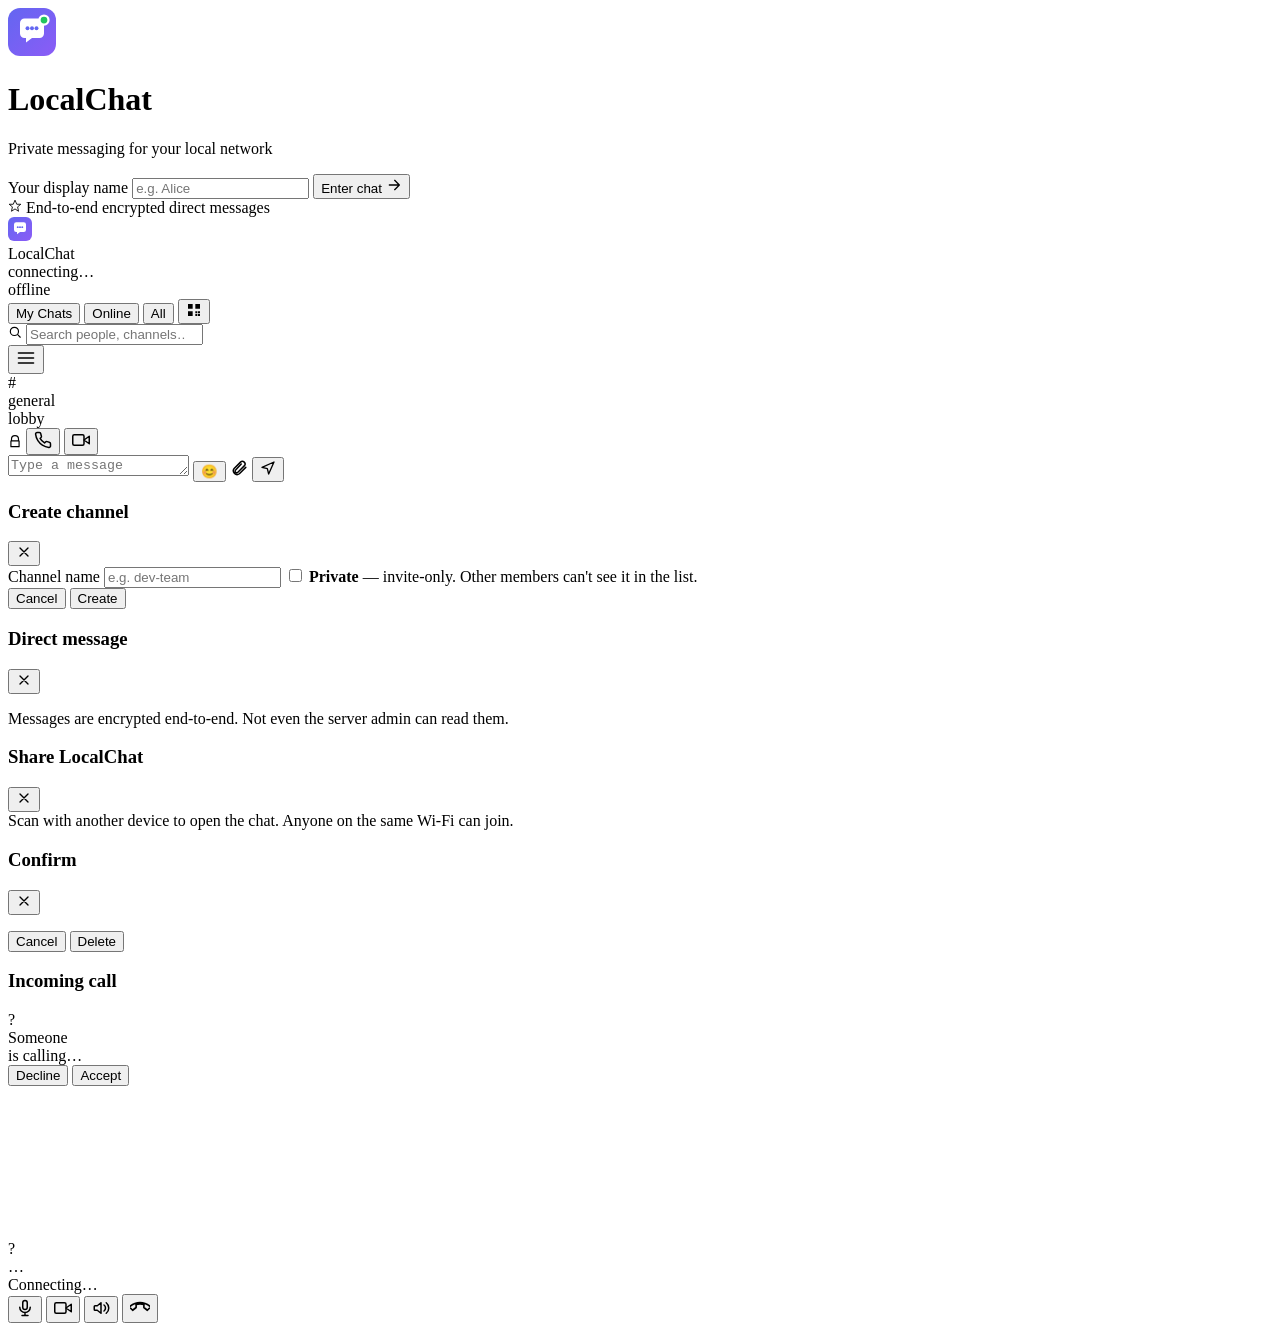
==== app/web/index.html @ 9d6866ff "Refactor code structure and remove redundant code blocks for improved readability and maintainabilit" ====
<!doctype html>
<html lang="en" data-theme="light">
<head>
  <meta charset="utf-8" />
  <meta name="viewport" content="width=device-width, initial-scale=1, maximum-scale=1, viewport-fit=cover" />
  <meta name="mobile-web-app-capable" content="yes" />
  <meta name="apple-mobile-web-app-capable" content="yes" />
  <meta name="apple-mobile-web-app-title" content="LocalChat" />
  <meta name="application-name" content="LocalChat" />
  <meta name="description" content="LocalChat — a self-contained LAN instant messenger with channels, direct messages, and file sharing. No accounts, no internet, no telemetry." />
  <meta name="author" content="LocalChat" />
  <meta name="keywords" content="LocalChat, LAN chat, local chat, intranet messenger, offline chat, self-hosted chat, file sharing, WebSocket chat" />
  <meta name="robots" content="noindex, nofollow" />
  <meta name="referrer" content="no-referrer" />
  <meta name="color-scheme" content="light" />
  <meta name="format-detection" content="telephone=no" />
  <meta name="theme-color" content="#0b141a" media="(prefers-color-scheme: dark)" />
  <meta name="theme-color" content="#f0f2f5" media="(prefers-color-scheme: light)" />
  <meta property="og:type" content="website" />
  <meta property="og:site_name" content="LocalChat" />
  <meta property="og:title" content="LocalChat" />
  <meta property="og:description" content="Self-contained LAN instant messenger with channels, DMs, and file sharing." />
  <meta name="twitter:card" content="summary" />
  <meta name="twitter:title" content="LocalChat" />
  <meta name="twitter:description" content="Self-contained LAN instant messenger with channels, DMs, and file sharing." />
  <title>LocalChat</title>
  <link rel="icon" type="image/svg+xml" href="data:image/svg+xml;utf8,%3Csvg xmlns='http://www.w3.org/2000/svg' viewBox='0 0 32 32'%3E%3Cdefs%3E%3ClinearGradient id='g' x1='0' y1='0' x2='32' y2='32' gradientUnits='userSpaceOnUse'%3E%3Cstop offset='0' stop-color='%236366f1'/%3E%3Cstop offset='1' stop-color='%238b5cf6'/%3E%3C/linearGradient%3E%3C/defs%3E%3Crect width='32' height='32' rx='8' fill='url(%23g)'/%3E%3Cpath d='M8 10a3 3 0 0 1 3-3h10a3 3 0 0 1 3 3v7a3 3 0 0 1-3 3h-5l-4 3v-3h-1a3 3 0 0 1-3-3z' fill='white'/%3E%3Ccircle cx='13' cy='13.5' r='1.3' fill='%236366f1'/%3E%3Ccircle cx='16' cy='13.5' r='1.3' fill='%236366f1'/%3E%3Ccircle cx='19' cy='13.5' r='1.3' fill='%236366f1'/%3E%3Ccircle cx='24' cy='8' r='3' fill='%2322c55e' stroke='white' stroke-width='1.5'/%3E%3C/svg%3E"/>
  <link rel="stylesheet" href="/style.css?v=20260418c"/>
  <script>
    // Migrate old LanChat keys -> LocalChat (one-shot).
    (function () {
      try {
        var keys = ["theme","username","e2ee-kp","admin-token"];
        keys.forEach(function (k) {
          var oldK = "lanchat-" + k, newK = "localchat-" + k;
          if (localStorage.getItem(newK) == null && localStorage.getItem(oldK) != null) {
            localStorage.setItem(newK, localStorage.getItem(oldK));
            localStorage.removeItem(oldK);
          }
        });
      } catch (e) {}
    })();
    // Apply saved theme before paint to avoid flash.
    (function () {
      // Dark mode is disabled; always use light.
      document.documentElement.setAttribute("data-theme", "light");
      try { localStorage.setItem("localchat-theme", "light"); } catch (e) {}
    })();
  </script>
</head>
<body>
  <!-- ═══════════════════ JOIN SCREEN ═══════════════════ -->
  <div id="join" class="screen-join">
    <div class="join-panel">
      <div class="join-brand">
        <div class="brand-mark">
          <svg viewBox="0 0 32 32" width="48" height="48" aria-hidden="true">
            <defs>
              <linearGradient id="lcGrad" x1="0" y1="0" x2="32" y2="32" gradientUnits="userSpaceOnUse">
                <stop offset="0" stop-color="#6366f1"/><stop offset="1" stop-color="#8b5cf6"/>
              </linearGradient>
            </defs>
            <rect width="32" height="32" rx="8" fill="url(#lcGrad)"/>
            <path d="M8 10a3 3 0 0 1 3-3h10a3 3 0 0 1 3 3v7a3 3 0 0 1-3 3h-5l-4 3v-3h-1a3 3 0 0 1-3-3z" fill="white"/>
            <circle cx="13" cy="13.5" r="1.3" fill="#6366f1"/>
            <circle cx="16" cy="13.5" r="1.3" fill="#6366f1"/>
            <circle cx="19" cy="13.5" r="1.3" fill="#6366f1"/>
            <circle cx="24" cy="8" r="3" fill="#22c55e" stroke="white" stroke-width="1.5"/>
          </svg>
        </div>
        <h1>LocalChat</h1>
        <p class="muted">Private messaging for your local network</p>
      </div>

      <form id="joinForm" class="join-form">
        <label class="field">
          <span>Your display name</span>
          <input id="username" type="text" maxlength="30" required
                 autocomplete="off" spellcheck="false" placeholder="e.g. Alice"/>
        </label>
        <button class="btn btn-primary btn-lg" type="submit">
          Enter chat
          <svg viewBox="0 0 24 24" width="16" height="16"><path d="M5 12h14M13 5l7 7-7 7" fill="none" stroke="currentColor" stroke-width="2" stroke-linecap="round" stroke-linejoin="round"/></svg>
        </button>
        <div id="joinStatus" class="join-status"></div>
      </form>

      <div class="join-foot muted">
        <span class="foot-left">
          <svg viewBox="0 0 24 24" width="14" height="14"><path d="M12 2l3 7h7l-5.5 4.5L18 21l-6-4-6 4 1.5-7.5L2 9h7z" fill="none" stroke="currentColor" stroke-width="1.5" stroke-linejoin="round"/></svg>
          <span>End-to-end encrypted direct messages</span>
        </span>
        <button type="button" id="themeToggleJoin" class="icon-btn" title="Toggle theme" aria-label="Toggle theme" onclick="toggleTheme()" hidden></button>
      </div>
    </div>
  </div>

  <!-- ═══════════════════ MAIN APP ═══════════════════ -->
  <div id="app" class="app hidden">
    <!-- ───────── Sidebar ───────── -->
    <aside class="sidebar" id="sidebar">
      <div class="sb-header">
        <div class="sb-brand">
          <div class="brand-mark sm">
            <svg viewBox="0 0 32 32" width="24" height="24" aria-hidden="true">
              <defs>
                <linearGradient id="lcGrad2" x1="0" y1="0" x2="32" y2="32" gradientUnits="userSpaceOnUse">
                  <stop offset="0" stop-color="#6366f1"/><stop offset="1" stop-color="#8b5cf6"/>
                </linearGradient>
              </defs>
              <rect width="32" height="32" rx="8" fill="url(#lcGrad2)"/>
              <path d="M8 10a3 3 0 0 1 3-3h10a3 3 0 0 1 3 3v7a3 3 0 0 1-3 3h-5l-4 3v-3h-1a3 3 0 0 1-3-3z" fill="white"/>
              <circle cx="13" cy="13.5" r="1.3" fill="#6366f1"/>
              <circle cx="16" cy="13.5" r="1.3" fill="#6366f1"/>
              <circle cx="19" cy="13.5" r="1.3" fill="#6366f1"/>
            </svg>
          </div>
          <div class="sb-title">
            <div class="h6">LocalChat</div>
            <div class="muted xs" id="hostInfo">connecting…</div>
          </div>
        </div>
        <span class="status-pill" id="statusPill" title="Connection status">
          <span class="dot"></span><span class="txt">offline</span>
        </span>
      </div>

      <nav class="sb-scroll">
        <div class="sb-tabs" role="tablist">
          <button type="button" class="sb-tab active" data-tab="mine"   onclick="setSidebarTab('mine')">My Chats</button>
          <button type="button" class="sb-tab"        data-tab="online" onclick="setSidebarTab('online')">Online</button>
          <button type="button" class="sb-tab"        data-tab="all"    onclick="setSidebarTab('all')">All</button>
          <button type="button" class="icon-btn sb-tabs-share" id="shareBtn" title="Share / pair with QR" aria-label="Share" onclick="openShareModal()">
            <svg viewBox="0 0 24 24" width="16" height="16" aria-hidden="true">
              <path d="M3 3h7v7H3zM14 3h7v7h-7zM3 14h7v7H3zM14 14h3v3h-3zM18 14h3v3h-3zM14 18h3v3h-3zM18 18h3v3h-3z" fill="currentColor"/>
            </svg>
          </button>
        </div>

        <div class="sb-search">
          <svg class="sb-search-icon" viewBox="0 0 24 24" width="14" height="14" fill="none" stroke="currentColor" stroke-width="2" stroke-linecap="round" stroke-linejoin="round"><circle cx="11" cy="11" r="7"/><path d="M21 21l-4.35-4.35"/></svg>
          <input id="sbSearch" type="search" placeholder="Search people, channels…" autocomplete="off" oninput="setSidebarFilter(this.value)"/>
          <button type="button" class="sb-search-clear" id="sbSearchClear" title="Clear" aria-label="Clear search" hidden onclick="setSidebarFilter('')">×</button>
        </div>

        <div id="sbGroups" class="sb-groups"></div>
      </nav>

      <div class="sb-foot">
        <div class="me-chip" id="meChip"></div>
      </div>
    </aside>

    <!-- ───────── Main panel ───────── -->
    <main class="main">
      <header class="chat-header">
        <button class="icon-btn mobile-only" onclick="toggleSidebar()" aria-label="Toggle sidebar">
          <svg viewBox="0 0 24 24" width="20" height="20"><path d="M3 6h18M3 12h18M3 18h18" fill="none" stroke="currentColor" stroke-width="2" stroke-linecap="round"/></svg>
        </button>
        <div class="ch-avatar" id="chAvatar">#</div>
        <div class="ch-title">
          <div class="h5" id="chTitle">general</div>
          <div class="muted xs" id="chSub">lobby</div>
        </div>
        <div class="ch-actions">
          <span class="badge-lock hidden" id="e2eeBadge" title="End-to-end encrypted" aria-label="End-to-end encrypted">
            <svg viewBox="0 0 24 24" width="14" height="14"><path d="M6 10V7a6 6 0 0112 0v3M5 10h14v10H5z" fill="none" stroke="currentColor" stroke-width="2" stroke-linejoin="round"/></svg>
          </span>
          <button id="callBtn" class="icon-btn hidden" title="Audio call" aria-label="Start audio call" onclick="startCall(false)">
            <svg viewBox="0 0 24 24" width="18" height="18"><path d="M22 16.92v3a2 2 0 01-2.18 2 19.79 19.79 0 01-8.63-3.07 19.5 19.5 0 01-6-6 19.79 19.79 0 01-3.07-8.67A2 2 0 014.11 2h3a2 2 0 012 1.72c.13.96.37 1.9.72 2.81a2 2 0 01-.45 2.11L8.09 9.91a16 16 0 006 6l1.27-1.27a2 2 0 012.11-.45c.91.35 1.85.59 2.81.72A2 2 0 0122 16.92z" fill="none" stroke="currentColor" stroke-width="2" stroke-linecap="round" stroke-linejoin="round"/></svg>
          </button>
          <button id="videoCallBtn" class="icon-btn hidden" title="Video call" aria-label="Start video call" onclick="startCall(true)">
            <svg viewBox="0 0 24 24" width="18" height="18" fill="none" stroke="currentColor" stroke-width="2" stroke-linecap="round" stroke-linejoin="round"><path d="M23 7l-7 5 7 5V7z"/><rect x="1" y="5" width="15" height="14" rx="2"/></svg>
          </button>
        </div>
      </header>

      <div id="messages" class="chat-stream" role="log" aria-live="polite"></div>

      <div id="typing" class="typing-row"></div>

      <form id="sendForm" class="composer" autocomplete="off">
        <textarea id="msgInput" rows="1" placeholder="Type a message" maxlength="4000"></textarea>
        <button type="button" class="emoji-btn" id="emojiBtn" title="Emoji" aria-label="Emoji">
          <span aria-hidden="true">😊</span>
        </button>
        <label class="attach-btn" title="Attach file or image">
          <input id="fileInput" type="file" hidden accept="*/*" />
          <svg viewBox="0 0 24 24" width="18" height="18"><path d="M21 12.5l-8.5 8.5a5 5 0 01-7-7L14 5.5a3.5 3.5 0 115 5l-8.5 8.5a2 2 0 01-3-3L15 8" fill="none" stroke="currentColor" stroke-width="2" stroke-linecap="round" stroke-linejoin="round"/></svg>
        </label>
        <button type="submit" class="send-btn" title="Send (Enter)" aria-label="Send">
          <svg viewBox="0 0 24 24" width="16" height="16"><path d="M3 11l18-8-8 18-2-8z" fill="none" stroke="currentColor" stroke-width="2" stroke-linejoin="round"/></svg>
        </button>
      </form>
    </main>
  </div>

  <!-- ═══════════════════ MODALS ═══════════════════ -->
  <div id="createModal" class="modal hidden" role="dialog" aria-labelledby="cmTitle">
    <form class="modal-panel" onsubmit="createChannel(event)">
      <header class="modal-head">
        <h3 id="cmTitle">Create channel</h3>
        <button type="button" class="icon-btn" onclick="closeModal('createModal')" aria-label="Close">
          <svg viewBox="0 0 24 24" width="16" height="16"><path d="M6 6l12 12M18 6L6 18" fill="none" stroke="currentColor" stroke-width="2" stroke-linecap="round"/></svg>
        </button>
      </header>
      <div class="modal-body">
        <label class="field">
          <span>Channel name</span>
          <input id="newChName" type="text" maxlength="40" required placeholder="e.g. dev-team" autocomplete="off"/>
        </label>
        <label class="checkbox">
          <input id="newChPrivate" type="checkbox"/>
          <span><strong>Private</strong> — invite-only. Other members can't see it in the list.</span>
        </label>
      </div>
      <footer class="modal-foot">
        <button type="button" class="btn btn-ghost" onclick="closeModal('createModal')">Cancel</button>
        <button type="submit" class="btn btn-primary">Create</button>
      </footer>
    </form>
  </div>

  <div id="dmModal" class="modal hidden" role="dialog" aria-labelledby="dmTitle">
    <div class="modal-panel">
      <header class="modal-head">
        <h3 id="dmTitle">Direct message</h3>
        <button type="button" class="icon-btn" onclick="closeModal('dmModal')" aria-label="Close">
          <svg viewBox="0 0 24 24" width="16" height="16"><path d="M6 6l12 12M18 6L6 18" fill="none" stroke="currentColor" stroke-width="2" stroke-linecap="round"/></svg>
        </button>
      </header>
      <div class="modal-body">
        <p class="muted sm">Messages are encrypted end-to-end. Not even the server admin can read them.</p>
        <ul id="dmPickList" class="pick-list"></ul>
      </div>
    </div>
  </div>

  <!-- ═══════════════════ SHARE / QR MODAL ═══════════════════ -->
  <div id="shareModal" class="modal hidden" role="dialog" aria-labelledby="shTitle">
    <div class="modal-panel share-modal-panel">
      <header class="modal-head">
        <h3 id="shTitle">Share LocalChat</h3>
        <button type="button" class="icon-btn" onclick="closeShareModal()" aria-label="Close">
          <svg viewBox="0 0 24 24" width="16" height="16"><path d="M6 6l12 12M18 6L6 18" fill="none" stroke="currentColor" stroke-width="2" stroke-linecap="round"/></svg>
        </button>
      </header>
      <div class="modal-body">
        <p class="muted sm" style="margin:0 0 12px;">Scan with another device to open the chat. Anyone on the same Wi-Fi can join.</p>
        <div id="shareGridUser" class="share-grid"></div>
      </div>
    </div>
  </div>

  <!-- ═══════════════════ CONFIRM DIALOG ═══════════════════ -->
  <div id="confirmModal" class="modal hidden" role="dialog" aria-labelledby="cfTitle" aria-describedby="cfBody">
    <div class="modal-panel">
      <header class="modal-head">
        <h3 id="cfTitle">Confirm</h3>
        <button type="button" class="icon-btn" onclick="closeConfirm(false)" aria-label="Close">
          <svg viewBox="0 0 24 24" width="16" height="16"><path d="M6 6l12 12M18 6L6 18" fill="none" stroke="currentColor" stroke-width="2" stroke-linecap="round"/></svg>
        </button>
      </header>
      <div class="modal-body">
        <p id="cfBody" class="sm" style="white-space:pre-line;"></p>
      </div>
      <footer class="modal-foot">
        <button type="button" class="btn btn-ghost" id="cfCancel" onclick="closeConfirm(false)">Cancel</button>
        <button type="button" class="btn btn-danger" id="cfOk" onclick="closeConfirm(true)">Delete</button>
      </footer>
    </div>
  </div>

  <!-- ═══════════════════ TOAST ═══════════════════ -->
  <div id="toast" class="toast hidden" role="status" aria-live="polite"></div>

  <!-- ═══════════════════ AUDIO CALL UI ═══════════════════ -->
  <div id="incomingCall" class="modal hidden" role="dialog" aria-labelledby="icTitle">
    <div class="modal-panel call-panel">
      <header class="modal-head">
        <h3 id="icTitle">Incoming call</h3>
      </header>
      <div class="modal-body call-body">
        <div class="call-avatar" id="icAvatar">?</div>
        <div class="call-name" id="icName">Someone</div>
        <div class="muted sm" id="icSub">is calling…</div>
      </div>
      <footer class="modal-foot call-foot">
        <button type="button" class="btn btn-danger" onclick="declineCall()">Decline</button>
        <button type="button" class="btn btn-primary" onclick="acceptCall()">Accept</button>
      </footer>
    </div>
  </div>

  <!-- Video stage (hidden until video call active) -->
  <div id="videoStage" class="video-stage hidden" aria-hidden="true">
    <video id="remoteVideo" autoplay playsinline></video>
    <video id="localVideo" autoplay playsinline muted></video>
  </div>

  <div id="callPanel" class="call-bar hidden" role="region" aria-label="Active call">
    <div class="call-bar-info">
      <div class="call-avatar small" id="cbAvatar">?</div>
      <div>
        <div class="call-name sm" id="cbName">…</div>
        <div class="muted xs" id="cbStatus">Connecting…</div>
      </div>
    </div>
    <div class="call-bar-actions">
      <button id="muteBtn" class="icon-btn" title="Mute" aria-label="Mute" onclick="toggleMute()">
        <svg viewBox="0 0 24 24" width="18" height="18"><path d="M12 2a3 3 0 00-3 3v6a3 3 0 006 0V5a3 3 0 00-3-3zM5 11a7 7 0 0014 0M12 18v4M8 22h8" fill="none" stroke="currentColor" stroke-width="2" stroke-linecap="round" stroke-linejoin="round"/></svg>
      </button>
      <button id="camBtn" class="icon-btn hidden" title="Camera" aria-label="Toggle camera" onclick="toggleCamera()">
        <svg viewBox="0 0 24 24" width="18" height="18" fill="none" stroke="currentColor" stroke-width="2" stroke-linecap="round" stroke-linejoin="round"><path d="M23 7l-7 5 7 5V7z"/><rect x="1" y="5" width="15" height="14" rx="2"/></svg>
      </button>
      <button id="speakerBtn" class="icon-btn" title="Audio output" aria-label="Toggle audio output" onclick="toggleSpeaker()">
        <svg id="speakerIcon" viewBox="0 0 24 24" width="18" height="18" fill="none" stroke="currentColor" stroke-width="2" stroke-linecap="round" stroke-linejoin="round"><path d="M3 10v4a1 1 0 001 1h3l5 4V5L7 9H4a1 1 0 00-1 1z"/><path d="M16 8a5 5 0 010 8M19 5a9 9 0 010 14"/></svg>
      </button>
      <button id="endBtn" class="icon-btn end-btn" onclick="endCall()" title="End call" aria-label="End call">
        <svg viewBox="0 0 24 24" width="20" height="20" fill="none" stroke="currentColor" stroke-width="2" stroke-linecap="round" stroke-linejoin="round"><path d="M21 15.46l-5.27-.61-2.52 2.52a15.05 15.05 0 01-6.59-6.58l2.53-2.53L8.54 3H3.03A18 18 0 0021 20.97v-5.51z" transform="rotate(135 12 12)"/></svg>
      </button>
    </div>
    <audio id="remoteAudio" autoplay></audio>
  </div>

  <script src="/app.js?v=20260418c"></script>
</body>
</html>
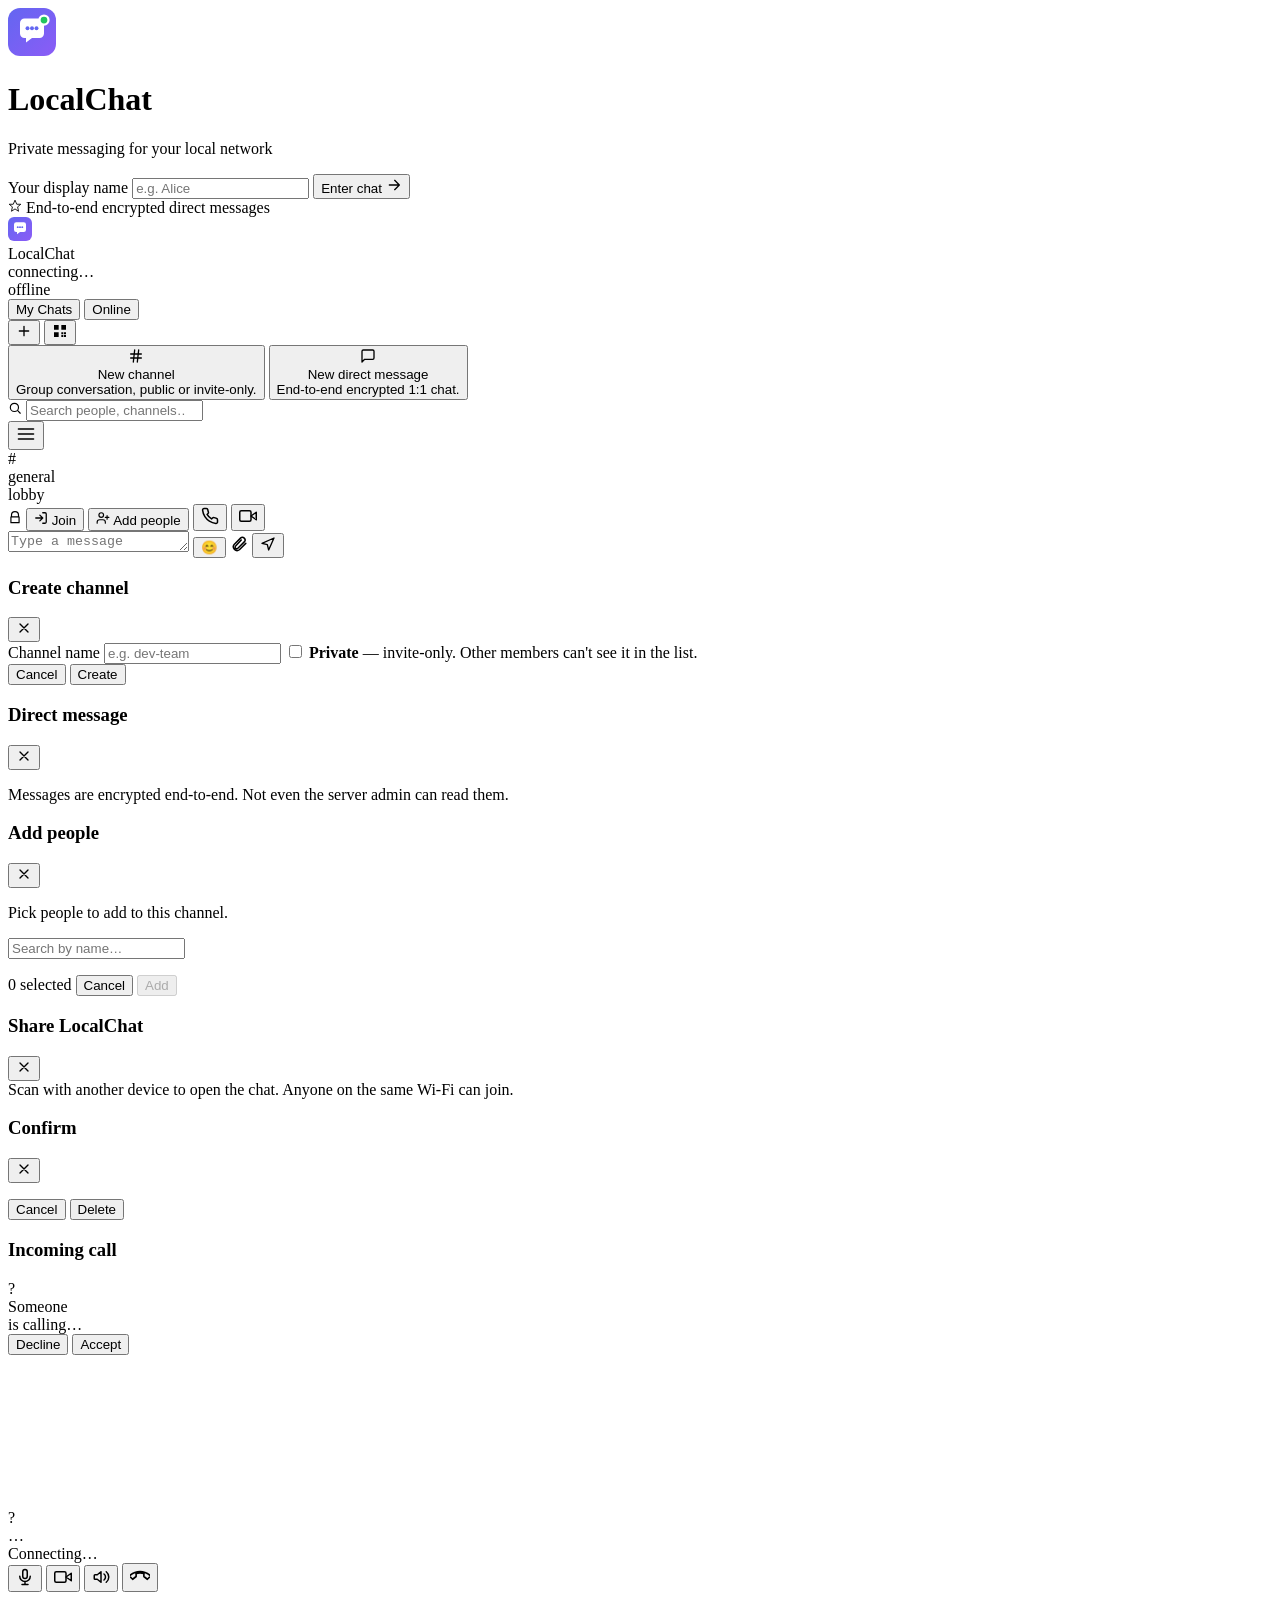
==== commit 2fa92a54: "feat: enhance user identity persistence and channel management - Restore previous user identity (ava" ====
--- a/app/web/index.html
+++ b/app/web/index.html
@@ -129,12 +129,32 @@
         <div class="sb-tabs" role="tablist">
           <button type="button" class="sb-tab active" data-tab="mine"   onclick="setSidebarTab('mine')">My Chats</button>
           <button type="button" class="sb-tab"        data-tab="online" onclick="setSidebarTab('online')">Online</button>
-          <button type="button" class="sb-tab"        data-tab="all"    onclick="setSidebarTab('all')">All</button>
-          <button type="button" class="icon-btn sb-tabs-share" id="shareBtn" title="Share / pair with QR" aria-label="Share" onclick="openShareModal()">
-            <svg viewBox="0 0 24 24" width="16" height="16" aria-hidden="true">
-              <path d="M3 3h7v7H3zM14 3h7v7h-7zM3 14h7v7H3zM14 14h3v3h-3zM18 14h3v3h-3zM14 18h3v3h-3zM18 18h3v3h-3z" fill="currentColor"/>
-            </svg>
-          </button>
+          <div class="sb-tabs-actions">
+            <button type="button" class="icon-btn sb-tabs-add" id="sbNewBtn" title="New chat" aria-label="New chat" aria-haspopup="menu" aria-expanded="false" onclick="toggleNewMenu(event)">
+              <svg viewBox="0 0 24 24" width="16" height="16" fill="none" stroke="currentColor" stroke-width="2" stroke-linecap="round" stroke-linejoin="round" aria-hidden="true"><path d="M12 5v14M5 12h14"/></svg>
+            </button>
+            <button type="button" class="icon-btn sb-tabs-share" id="shareBtn" title="Share / pair with QR" aria-label="Share" onclick="openShareModal()">
+              <svg viewBox="0 0 24 24" width="16" height="16" aria-hidden="true">
+                <path d="M3 3h7v7H3zM14 3h7v7h-7zM3 14h7v7H3zM14 14h3v3h-3zM18 14h3v3h-3zM14 18h3v3h-3zM18 18h3v3h-3z" fill="currentColor"/>
+              </svg>
+            </button>
+            <div id="sbNewMenu" class="sb-new-menu hidden" role="menu" aria-labelledby="sbNewBtn">
+              <button type="button" role="menuitem" class="sb-new-item" onclick="closeNewMenu(); openCreateChannel();">
+                <svg viewBox="0 0 24 24" width="16" height="16" fill="none" stroke="currentColor" stroke-width="2" stroke-linecap="round" stroke-linejoin="round" aria-hidden="true"><path d="M4 9h16M4 15h16M10 3l-2 18M16 3l-2 18"/></svg>
+                <div class="sb-new-text">
+                  <div class="sb-new-title">New channel</div>
+                  <div class="sb-new-desc">Group conversation, public or invite-only.</div>
+                </div>
+              </button>
+              <button type="button" role="menuitem" class="sb-new-item" onclick="closeNewMenu(); openDmPicker();">
+                <svg viewBox="0 0 24 24" width="16" height="16" fill="none" stroke="currentColor" stroke-width="2" stroke-linecap="round" stroke-linejoin="round" aria-hidden="true"><path d="M21 15a2 2 0 01-2 2H7l-4 4V5a2 2 0 012-2h14a2 2 0 012 2z"/></svg>
+                <div class="sb-new-text">
+                  <div class="sb-new-title">New direct message</div>
+                  <div class="sb-new-desc">End-to-end encrypted 1:1 chat.</div>
+                </div>
+              </button>
+            </div>
+          </div>
         </div>
 
         <div class="sb-search">
@@ -146,8 +166,15 @@
         <div id="sbGroups" class="sb-groups"></div>
       </nav>
 
+      <a id="adminLink" class="sb-admin-link" href="/admin" target="_blank" rel="noopener" hidden title="Open the admin dashboard (host-only)">
+        <svg viewBox="0 0 24 24" width="14" height="14" fill="none" stroke="currentColor" stroke-width="2" stroke-linecap="round" stroke-linejoin="round" aria-hidden="true"><path d="M12 2l8 4v6c0 5-3.5 9-8 10-4.5-1-8-5-8-10V6l8-4z"/></svg>
+        <span>Admin dashboard</span>
+      </a>
+
       <div class="sb-foot">
-        <div class="me-chip" id="meChip"></div>
+        <div class="sb-foot-row">
+          <div class="me-chip" id="meChip"></div>
+        </div>
       </div>
     </aside>
 
@@ -166,6 +193,14 @@
           <span class="badge-lock hidden" id="e2eeBadge" title="End-to-end encrypted" aria-label="End-to-end encrypted">
             <svg viewBox="0 0 24 24" width="14" height="14"><path d="M6 10V7a6 6 0 0112 0v3M5 10h14v10H5z" fill="none" stroke="currentColor" stroke-width="2" stroke-linejoin="round"/></svg>
           </span>
+          <button id="joinBtn" class="btn btn-primary btn-sm hidden" title="Join this channel" onclick="joinCurrentChannel()">
+            <svg viewBox="0 0 24 24" width="14" height="14" fill="none" stroke="currentColor" stroke-width="2.2" stroke-linecap="round" stroke-linejoin="round"><path d="M15 3h4a2 2 0 012 2v14a2 2 0 01-2 2h-4M10 17l5-5-5-5M15 12H3"/></svg>
+            <span>Join</span>
+          </button>
+          <button id="addPeopleBtn" class="btn btn-ghost btn-sm hidden" title="Add people to this channel" onclick="openInviteModal()">
+            <svg viewBox="0 0 24 24" width="14" height="14" fill="none" stroke="currentColor" stroke-width="2" stroke-linecap="round" stroke-linejoin="round"><path d="M16 21v-2a4 4 0 00-4-4H6a4 4 0 00-4 4v2"/><circle cx="9" cy="7" r="4"/><path d="M19 8v6M22 11h-6"/></svg>
+            <span>Add people</span>
+          </button>
           <button id="callBtn" class="icon-btn hidden" title="Audio call" aria-label="Start audio call" onclick="startCall(false)">
             <svg viewBox="0 0 24 24" width="18" height="18"><path d="M22 16.92v3a2 2 0 01-2.18 2 19.79 19.79 0 01-8.63-3.07 19.5 19.5 0 01-6-6 19.79 19.79 0 01-3.07-8.67A2 2 0 014.11 2h3a2 2 0 012 1.72c.13.96.37 1.9.72 2.81a2 2 0 01-.45 2.11L8.09 9.91a16 16 0 006 6l1.27-1.27a2 2 0 012.11-.45c.91.35 1.85.59 2.81.72A2 2 0 0122 16.92z" fill="none" stroke="currentColor" stroke-width="2" stroke-linecap="round" stroke-linejoin="round"/></svg>
           </button>
@@ -233,6 +268,27 @@
         <p class="muted sm">Messages are encrypted end-to-end. Not even the server admin can read them.</p>
         <ul id="dmPickList" class="pick-list"></ul>
       </div>
+    </div>
+  </div>
+
+  <div id="inviteModal" class="modal hidden" role="dialog" aria-labelledby="invTitle">
+    <div class="modal-panel">
+      <header class="modal-head">
+        <h3 id="invTitle">Add people</h3>
+        <button type="button" class="icon-btn" onclick="closeModal('inviteModal')" aria-label="Close">
+          <svg viewBox="0 0 24 24" width="16" height="16"><path d="M6 6l12 12M18 6L6 18" fill="none" stroke="currentColor" stroke-width="2" stroke-linecap="round"/></svg>
+        </button>
+      </header>
+      <div class="modal-body">
+        <p class="muted sm" id="invSub">Pick people to add to this channel.</p>
+        <input id="invSearch" type="search" class="inv-search" placeholder="Search by name…" autocomplete="off" oninput="renderInviteList()"/>
+        <ul id="invList" class="pick-list inv-list"></ul>
+      </div>
+      <footer class="modal-foot">
+        <span class="muted sm" id="invCount">0 selected</span>
+        <button type="button" class="btn btn-ghost" onclick="closeModal('inviteModal')">Cancel</button>
+        <button type="button" class="btn btn-primary" id="invSendBtn" onclick="sendInvites()" disabled>Add</button>
+      </footer>
     </div>
   </div>
 
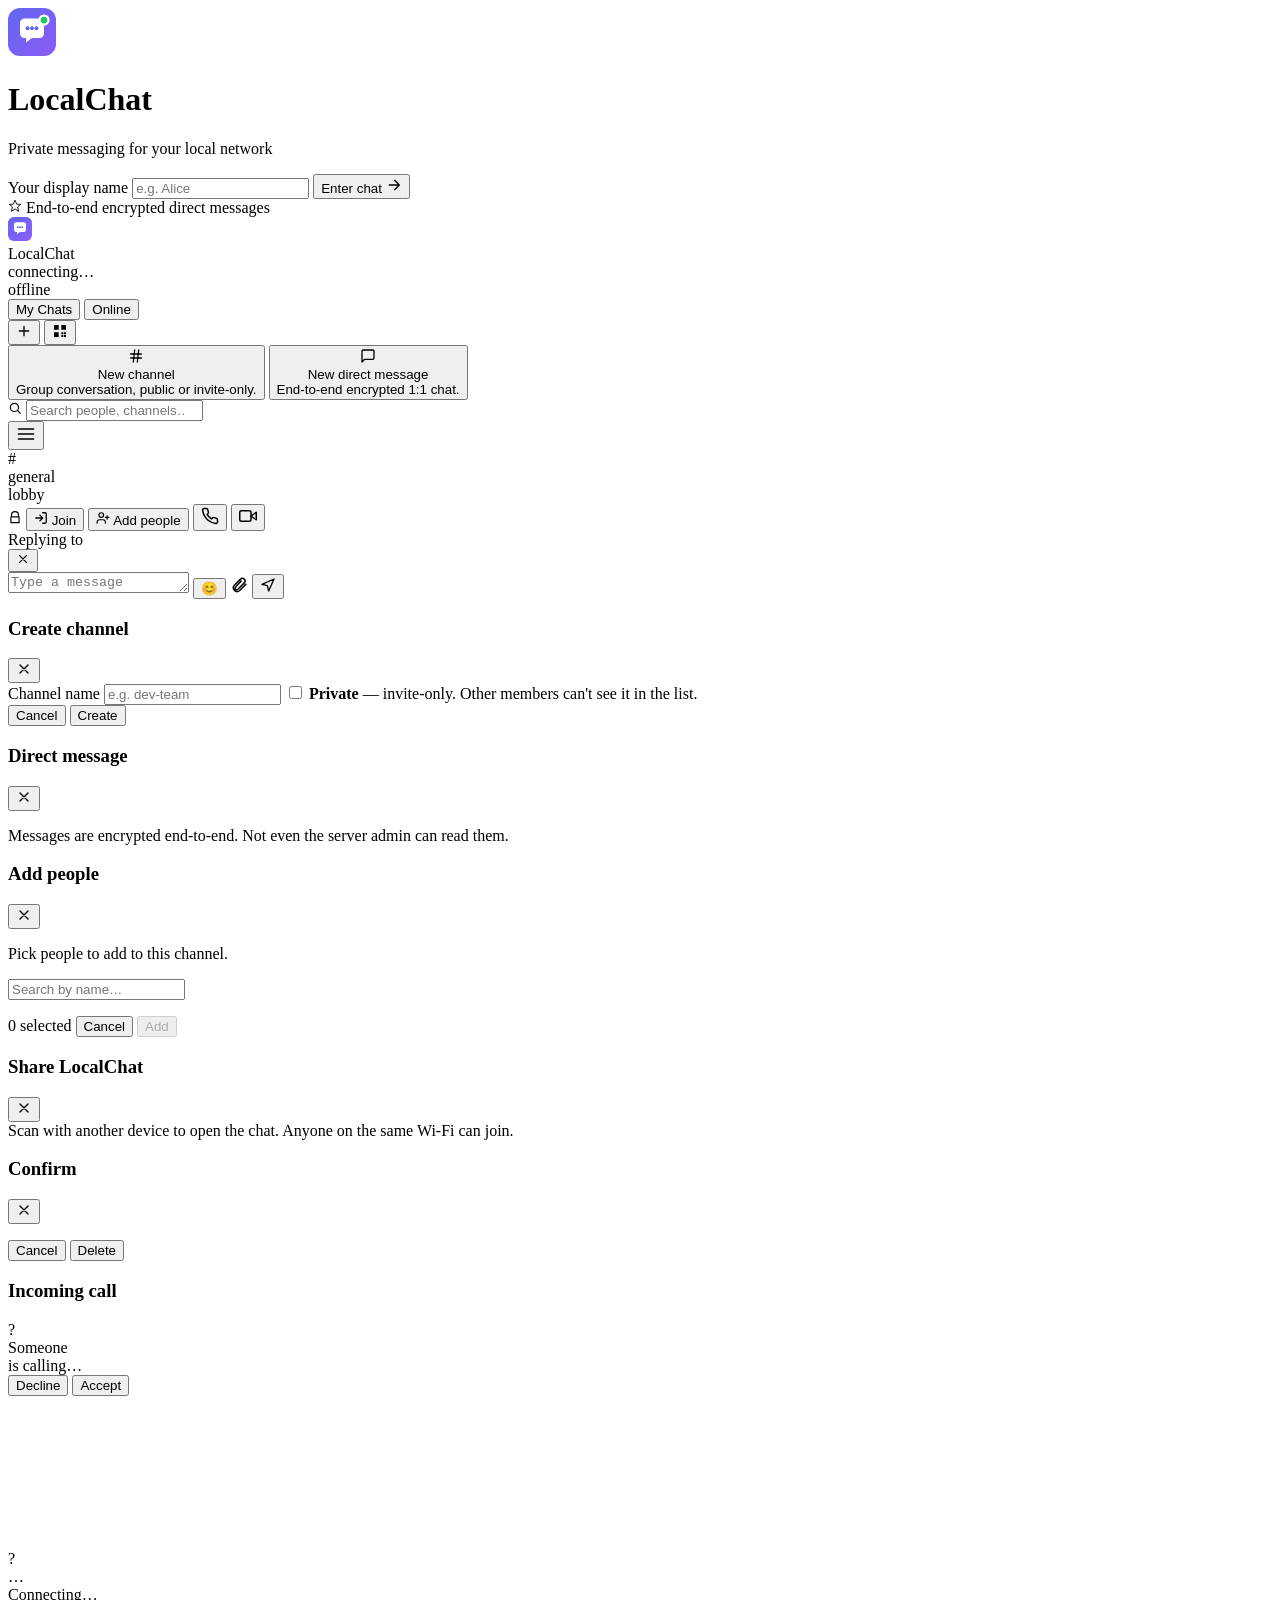
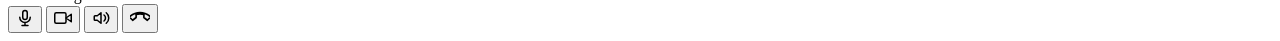
==== commit 592244d5: "feat: add reply-to functionality with preview and jump-to-message feature" ====
--- a/app/web/index.html
+++ b/app/web/index.html
@@ -215,6 +215,18 @@
       <div id="typing" class="typing-row"></div>
 
       <form id="sendForm" class="composer" autocomplete="off">
+        <div id="replyPreview" class="reply-preview hidden" aria-live="polite">
+          <div class="reply-preview-bar"></div>
+          <div class="reply-preview-body">
+            <div class="reply-preview-head">
+              <span>Replying to <strong id="replyPreviewName"></strong></span>
+            </div>
+            <div id="replyPreviewText" class="reply-preview-text"></div>
+          </div>
+          <button type="button" class="icon-btn reply-preview-close" id="replyPreviewClose" title="Cancel reply (Esc)" aria-label="Cancel reply">
+            <svg viewBox="0 0 24 24" width="14" height="14"><path d="M6 6l12 12M18 6L6 18" fill="none" stroke="currentColor" stroke-width="2" stroke-linecap="round"/></svg>
+          </button>
+        </div>
         <textarea id="msgInput" rows="1" placeholder="Type a message" maxlength="4000"></textarea>
         <button type="button" class="emoji-btn" id="emojiBtn" title="Emoji" aria-label="Emoji">
           <span aria-hidden="true">😊</span>
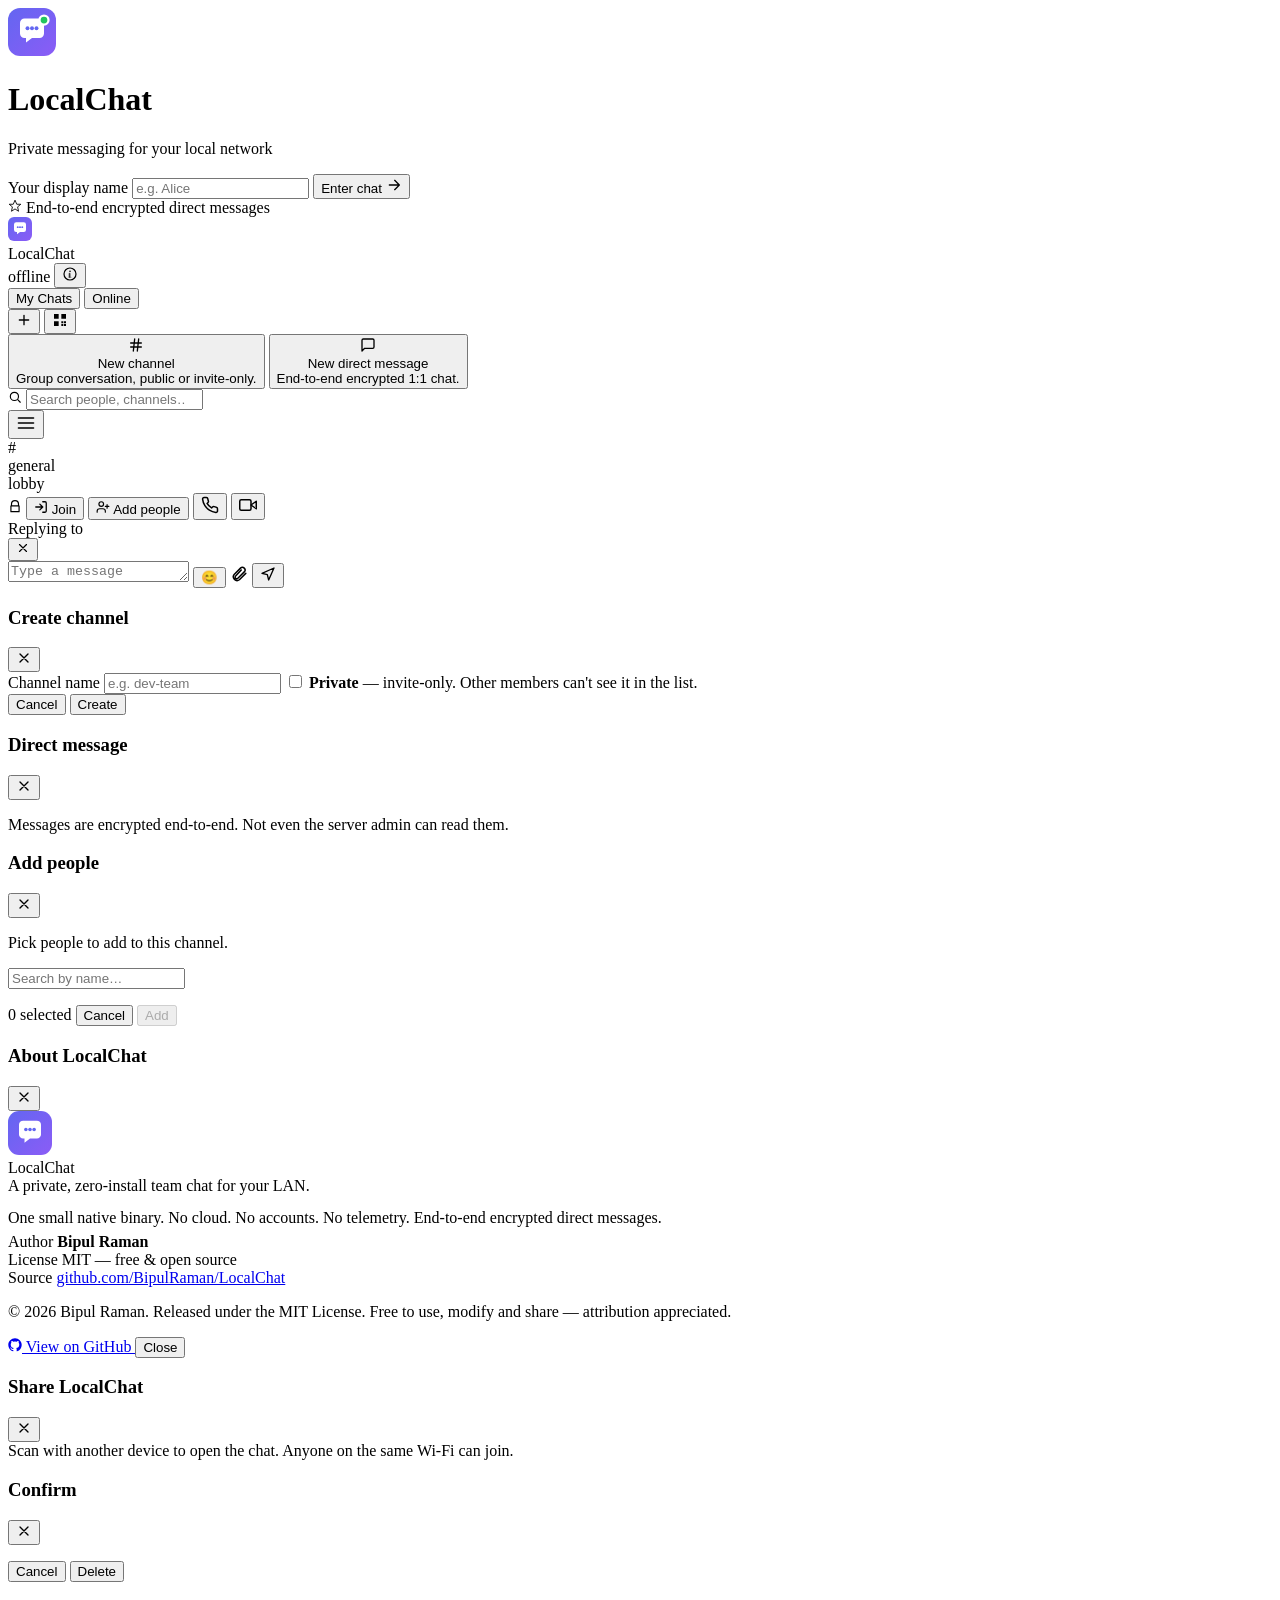
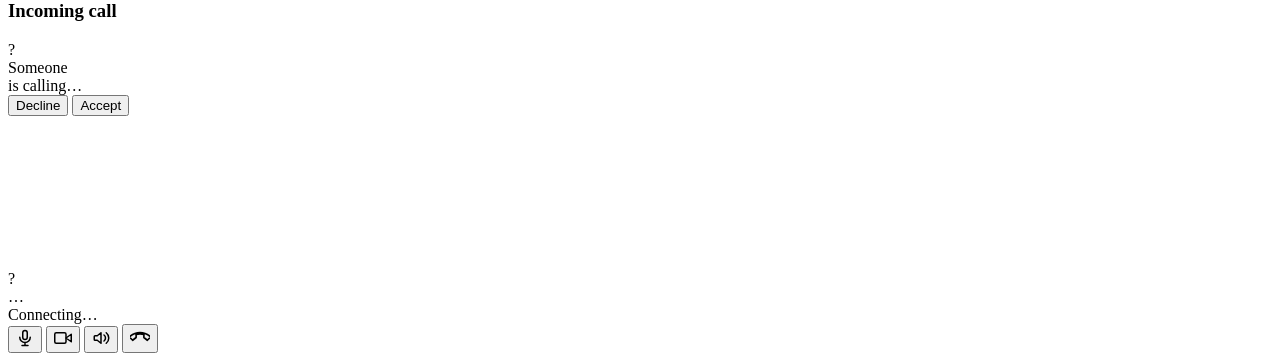
==== commit 0d9695f5: "feat: add About modal with information and styling enhancements" ====
--- a/app/web/index.html
+++ b/app/web/index.html
@@ -117,12 +117,14 @@
           </div>
           <div class="sb-title">
             <div class="h6">LocalChat</div>
-            <div class="muted xs" id="hostInfo">connecting…</div>
           </div>
         </div>
         <span class="status-pill" id="statusPill" title="Connection status">
           <span class="dot"></span><span class="txt">offline</span>
         </span>
+        <button type="button" class="icon-btn sb-info-btn" id="aboutBtn" title="About LocalChat" aria-label="About" onclick="openModal('aboutModal')">
+          <svg viewBox="0 0 24 24" width="16" height="16" aria-hidden="true"><circle cx="12" cy="12" r="9" fill="none" stroke="currentColor" stroke-width="1.8"/><circle cx="12" cy="8" r="1.2" fill="currentColor"/><path d="M11 11h1.2v6H11z M10.4 17h3.2" fill="currentColor" stroke="currentColor" stroke-width="0.6" stroke-linecap="round"/></svg>
+        </button>
       </div>
 
       <nav class="sb-scroll">
@@ -304,6 +306,72 @@
     </div>
   </div>
 
+  <!-- ═══════════════════ ABOUT MODAL ═══════════════════ -->
+  <div id="aboutModal" class="modal hidden" role="dialog" aria-labelledby="abTitle">
+    <div class="modal-panel about-panel">
+      <header class="modal-head">
+        <h3 id="abTitle">About LocalChat</h3>
+        <button type="button" class="icon-btn" onclick="closeModal('aboutModal')" aria-label="Close">
+          <svg viewBox="0 0 24 24" width="16" height="16"><path d="M6 6l12 12M18 6L6 18" fill="none" stroke="currentColor" stroke-width="2" stroke-linecap="round"/></svg>
+        </button>
+      </header>
+      <div class="modal-body about-body">
+        <div class="about-brand">
+          <div class="brand-mark md">
+            <svg viewBox="0 0 32 32" width="44" height="44" aria-hidden="true">
+              <defs>
+                <linearGradient id="lcAbout" x1="0" y1="0" x2="32" y2="32" gradientUnits="userSpaceOnUse">
+                  <stop offset="0" stop-color="#6366f1"/><stop offset="1" stop-color="#8b5cf6"/>
+                </linearGradient>
+              </defs>
+              <rect width="32" height="32" rx="8" fill="url(#lcAbout)"/>
+              <path d="M8 10a3 3 0 0 1 3-3h10a3 3 0 0 1 3 3v7a3 3 0 0 1-3 3h-5l-4 3v-3h-1a3 3 0 0 1-3-3z" fill="white"/>
+              <circle cx="13" cy="13.5" r="1.3" fill="#6366f1"/>
+              <circle cx="16" cy="13.5" r="1.3" fill="#6366f1"/>
+              <circle cx="19" cy="13.5" r="1.3" fill="#6366f1"/>
+            </svg>
+          </div>
+          <div>
+            <div class="h5" style="margin:0;">LocalChat</div>
+            <div class="muted xs">A private, zero-install team chat for your LAN.</div>
+          </div>
+        </div>
+
+        <p class="sm" style="margin:14px 0 6px;">
+          One small native binary. No cloud. No accounts. No telemetry.
+          End-to-end encrypted direct messages.
+        </p>
+
+        <div class="about-rows">
+          <div class="about-row">
+            <span class="muted xs">Author</span>
+            <span><strong>Bipul Raman</strong></span>
+          </div>
+          <div class="about-row">
+            <span class="muted xs">License</span>
+            <span>MIT — free &amp; open source</span>
+          </div>
+          <div class="about-row">
+            <span class="muted xs">Source</span>
+            <span><a href="https://github.com/BipulRaman/LocalChat" target="_blank" rel="noopener noreferrer">github.com/BipulRaman/LocalChat</a></span>
+          </div>
+        </div>
+
+        <p class="muted xs about-copy">
+          © 2026 Bipul Raman. Released under the MIT License.
+          Free to use, modify and share — attribution appreciated.
+        </p>
+      </div>
+      <footer class="modal-foot">
+        <a class="btn btn-ghost" href="https://github.com/BipulRaman/LocalChat" target="_blank" rel="noopener noreferrer">
+          <svg viewBox="0 0 24 24" width="14" height="14" aria-hidden="true"><path fill="currentColor" d="M12 .5C5.65.5.5 5.65.5 12c0 5.08 3.29 9.39 7.86 10.91.58.1.79-.25.79-.56 0-.28-.01-1.01-.02-1.99-3.2.7-3.87-1.54-3.87-1.54-.52-1.32-1.27-1.67-1.27-1.67-1.04-.71.08-.7.08-.7 1.15.08 1.76 1.18 1.76 1.18 1.02 1.75 2.69 1.24 3.35.95.1-.74.4-1.24.73-1.53-2.55-.29-5.24-1.28-5.24-5.69 0-1.26.45-2.29 1.18-3.1-.12-.29-.51-1.46.11-3.04 0 0 .96-.31 3.16 1.18a10.95 10.95 0 0 1 5.76 0c2.2-1.49 3.16-1.18 3.16-1.18.62 1.58.23 2.75.11 3.04.74.81 1.18 1.84 1.18 3.1 0 4.42-2.69 5.39-5.26 5.68.41.36.78 1.06.78 2.13 0 1.54-.01 2.78-.01 3.16 0 .31.21.67.8.55C20.21 21.39 23.5 17.08 23.5 12 23.5 5.65 18.35.5 12 .5z"/></svg>
+          View on GitHub
+        </a>
+        <button type="button" class="btn btn-primary" onclick="closeModal('aboutModal')">Close</button>
+      </footer>
+    </div>
+  </div>
+
   <!-- ═══════════════════ SHARE / QR MODAL ═══════════════════ -->
   <div id="shareModal" class="modal hidden" role="dialog" aria-labelledby="shTitle">
     <div class="modal-panel share-modal-panel">
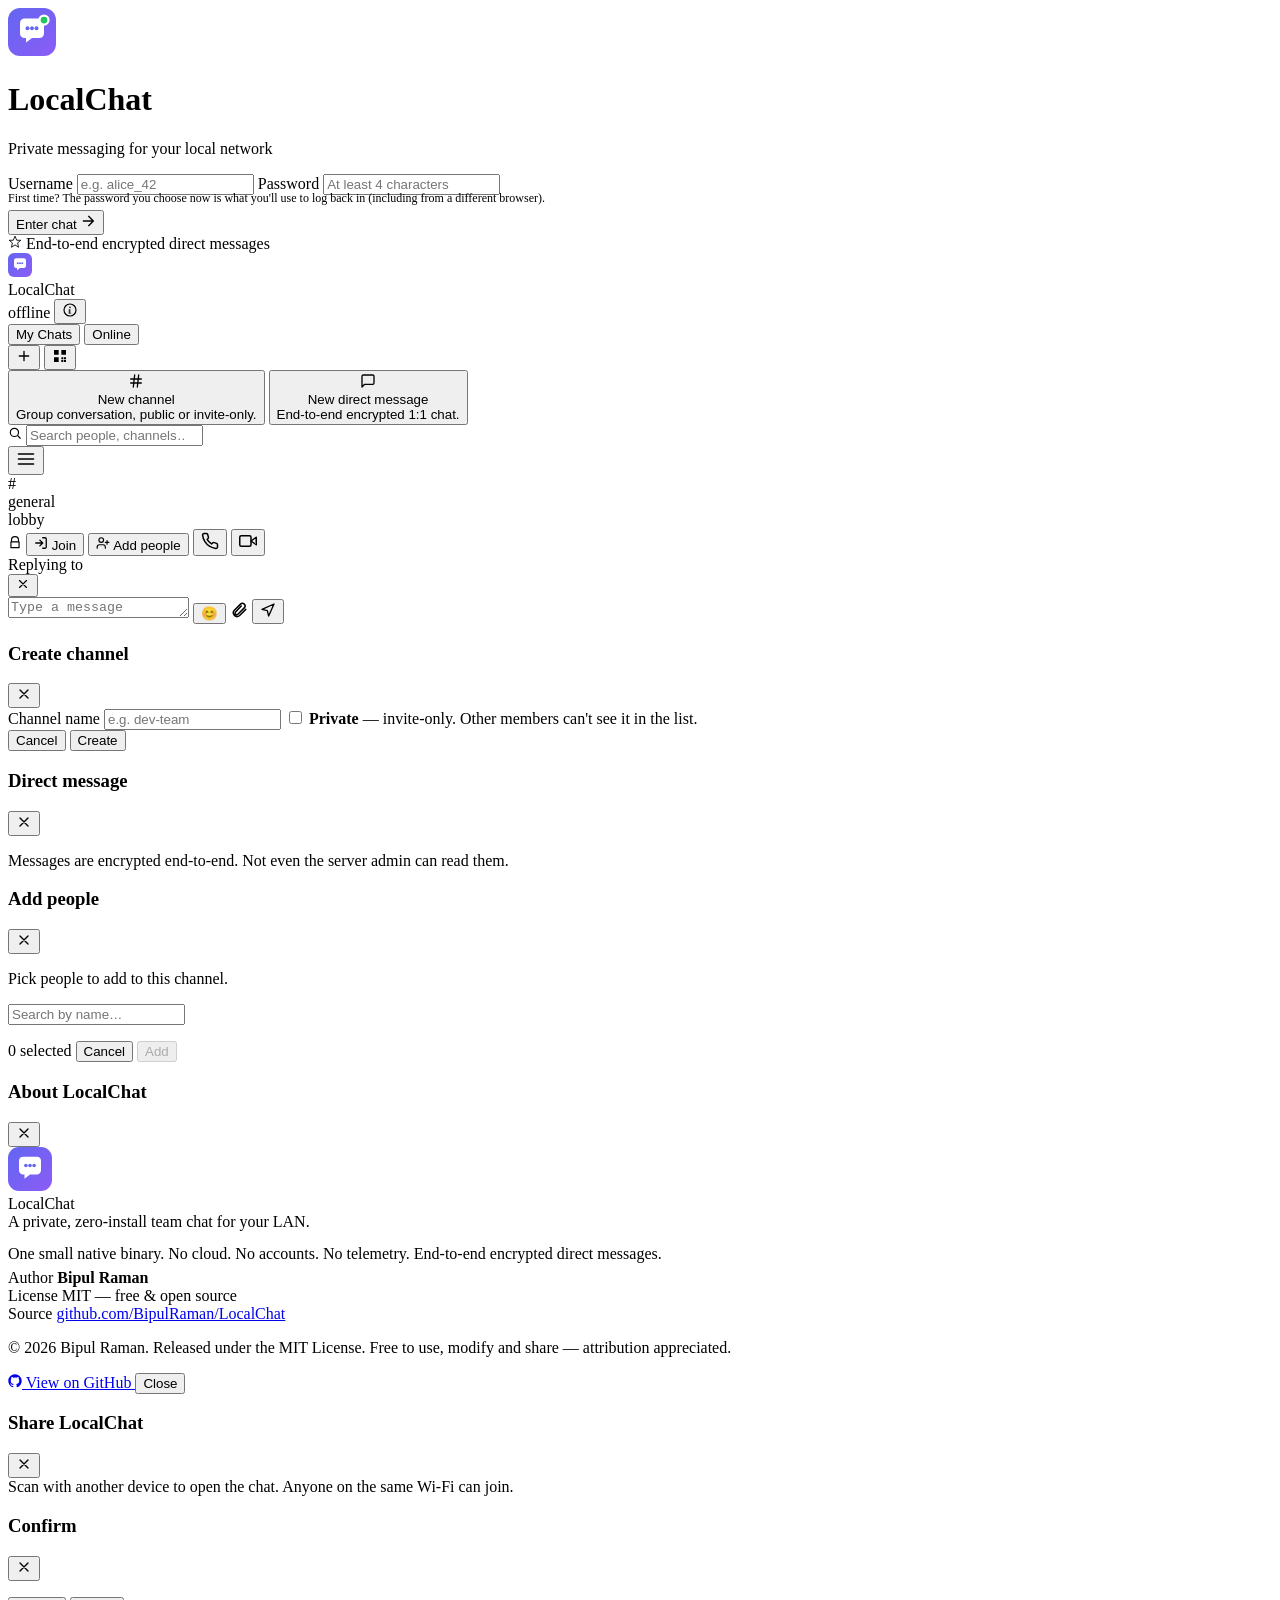
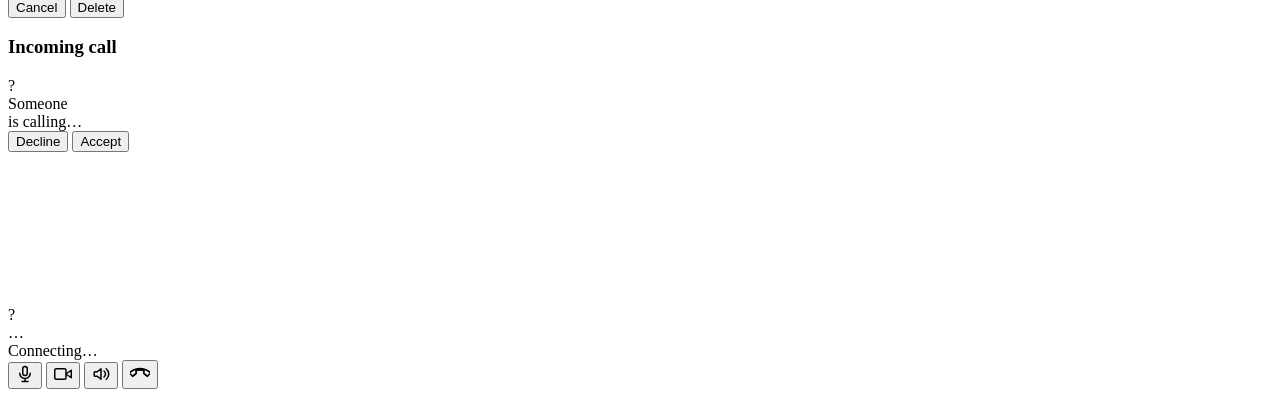
==== commit d8925156: "feat: add media deletion handling and password protection for user login - Implemented a "Media dele" ====
--- a/app/web/index.html
+++ b/app/web/index.html
@@ -25,7 +25,7 @@
   <meta name="twitter:description" content="Self-contained LAN instant messenger with channels, DMs, and file sharing." />
   <title>LocalChat</title>
   <link rel="icon" type="image/svg+xml" href="data:image/svg+xml;utf8,%3Csvg xmlns='http://www.w3.org/2000/svg' viewBox='0 0 32 32'%3E%3Cdefs%3E%3ClinearGradient id='g' x1='0' y1='0' x2='32' y2='32' gradientUnits='userSpaceOnUse'%3E%3Cstop offset='0' stop-color='%236366f1'/%3E%3Cstop offset='1' stop-color='%238b5cf6'/%3E%3C/linearGradient%3E%3C/defs%3E%3Crect width='32' height='32' rx='8' fill='url(%23g)'/%3E%3Cpath d='M8 10a3 3 0 0 1 3-3h10a3 3 0 0 1 3 3v7a3 3 0 0 1-3 3h-5l-4 3v-3h-1a3 3 0 0 1-3-3z' fill='white'/%3E%3Ccircle cx='13' cy='13.5' r='1.3' fill='%236366f1'/%3E%3Ccircle cx='16' cy='13.5' r='1.3' fill='%236366f1'/%3E%3Ccircle cx='19' cy='13.5' r='1.3' fill='%236366f1'/%3E%3Ccircle cx='24' cy='8' r='3' fill='%2322c55e' stroke='white' stroke-width='1.5'/%3E%3C/svg%3E"/>
-  <link rel="stylesheet" href="/style.css?v=20260418c"/>
+  <link rel="stylesheet" href="/style.css?v=20260420c"/>
   <script>
     // Migrate old LanChat keys -> LocalChat (one-shot).
     (function () {
@@ -74,10 +74,22 @@
 
       <form id="joinForm" class="join-form">
         <label class="field">
-          <span>Your display name</span>
-          <input id="username" type="text" maxlength="30" required
-                 autocomplete="off" spellcheck="false" placeholder="e.g. Alice"/>
+          <span>Username</span>
+          <input id="username" type="text" minlength="3" maxlength="24" required
+                 autocomplete="username" spellcheck="false"
+                 pattern="[A-Za-z0-9][A-Za-z0-9._-]{2,23}"
+                 title="3-24 characters: letters, digits, underscore, hyphen, or dot. No spaces. Must start with a letter or digit."
+                 placeholder="e.g. alice_42"/>
         </label>
+        <label class="field">
+          <span>Password</span>
+          <input id="password" type="password" maxlength="128" required
+                 autocomplete="current-password" placeholder="At least 4 characters"/>
+        </label>
+        <p class="muted small" style="margin:-4px 0 4px;font-size:12px;">
+          First time? The password you choose now is what you'll use
+          to log back in (including from a different browser).
+        </p>
         <button class="btn btn-primary btn-lg" type="submit">
           Enter chat
           <svg viewBox="0 0 24 24" width="16" height="16"><path d="M5 12h14M13 5l7 7-7 7" fill="none" stroke="currentColor" stroke-width="2" stroke-linecap="round" stroke-linejoin="round"/></svg>
@@ -459,6 +471,6 @@
     <audio id="remoteAudio" autoplay></audio>
   </div>
 
-  <script src="/app.js?v=20260418c"></script>
+  <script src="/app.js?v=20260420c"></script>
 </body>
 </html>
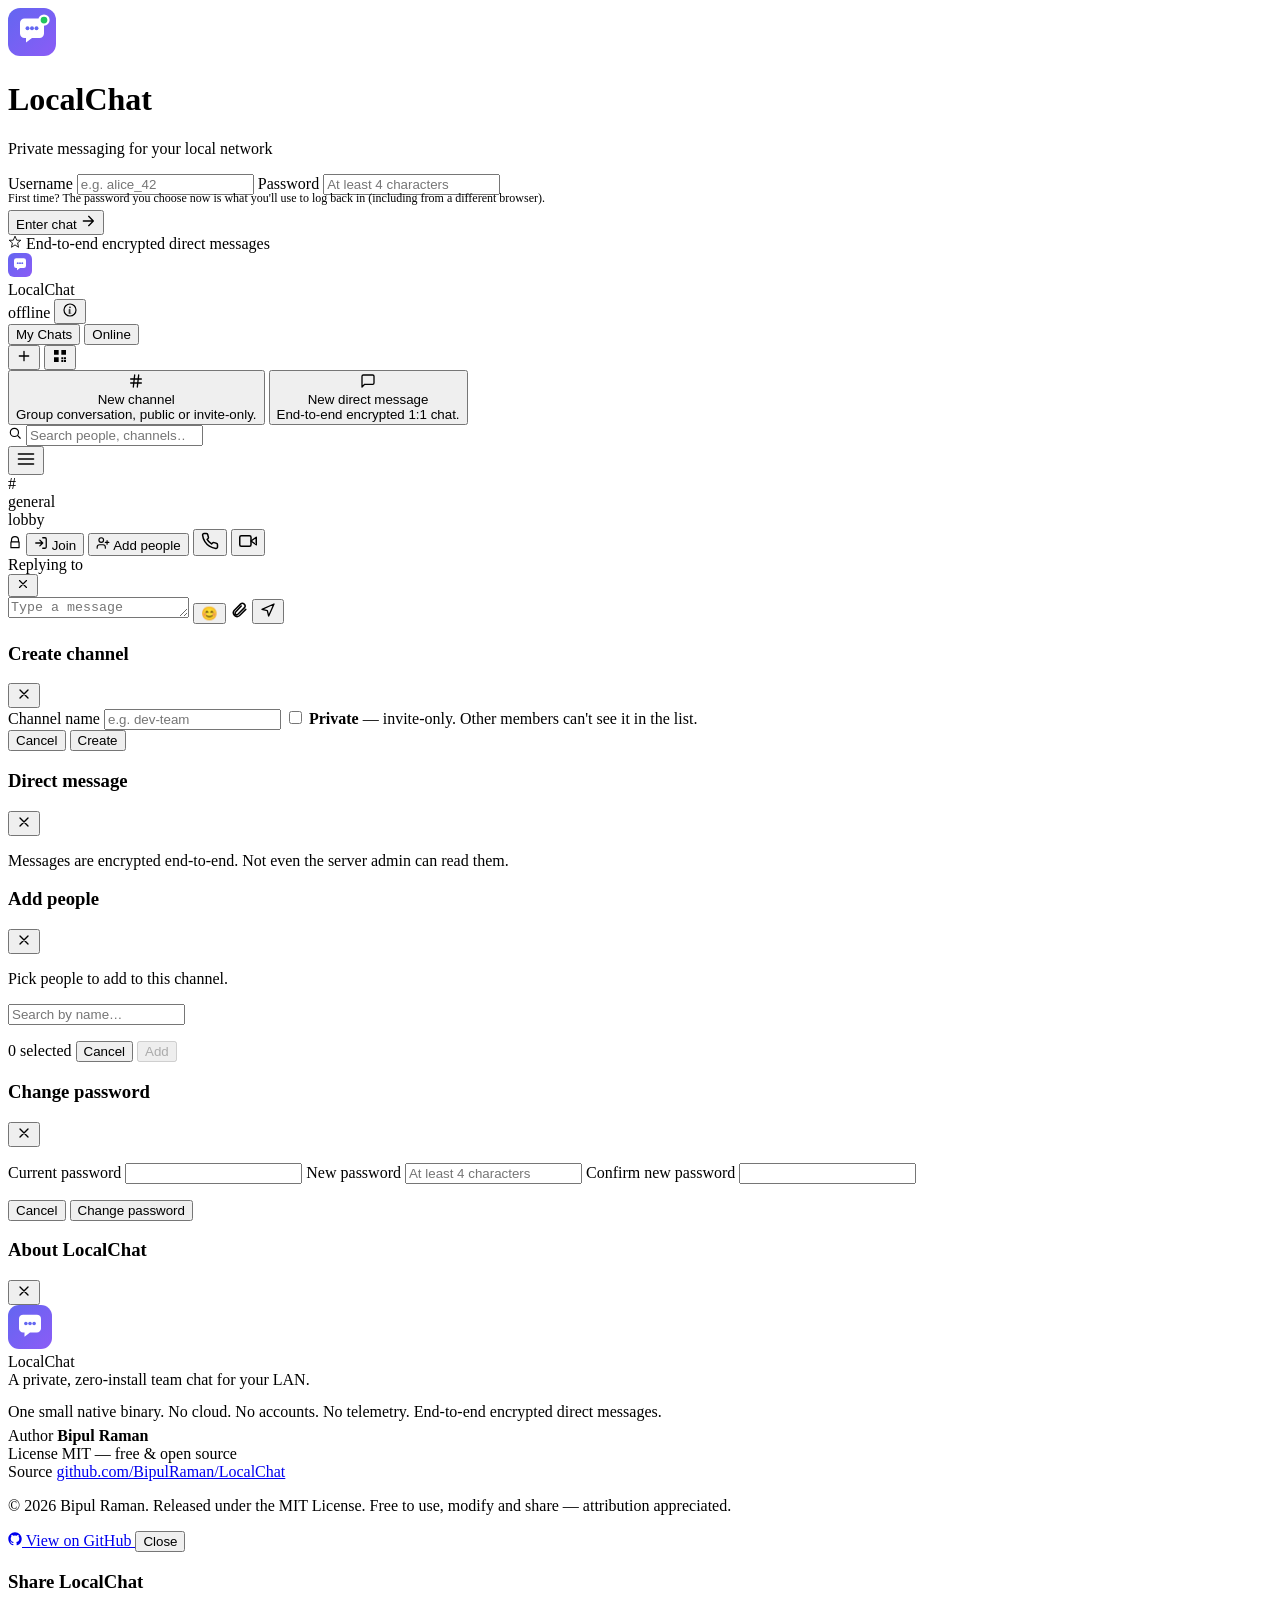
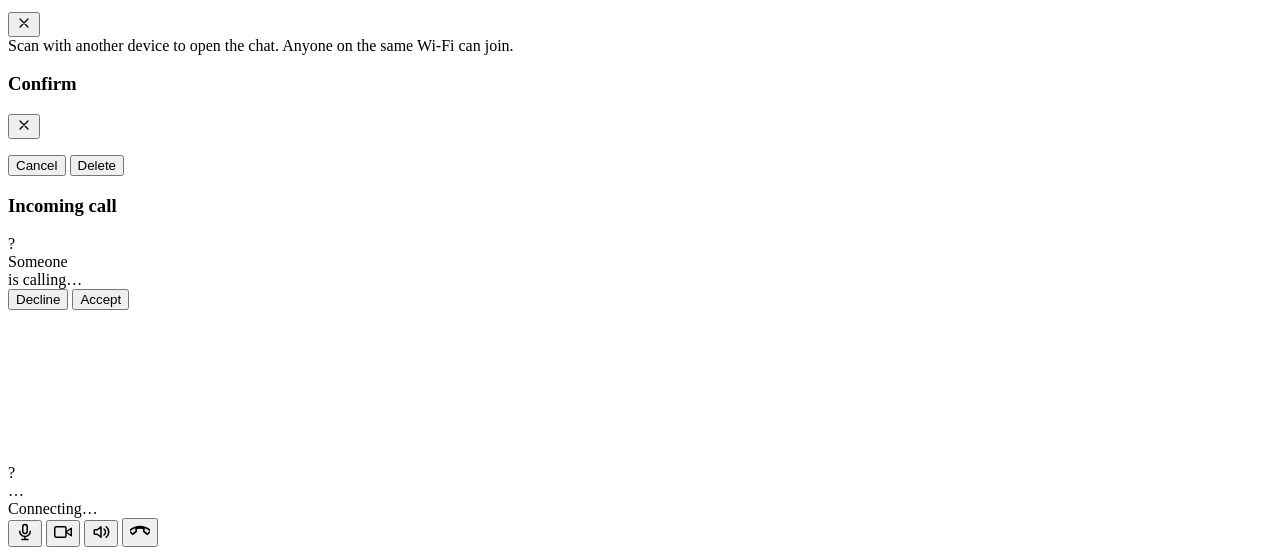
==== commit b165c35e: "feat: implement password reset functionality for admin users" ====
--- a/app/web/index.html
+++ b/app/web/index.html
@@ -25,7 +25,7 @@
   <meta name="twitter:description" content="Self-contained LAN instant messenger with channels, DMs, and file sharing." />
   <title>LocalChat</title>
   <link rel="icon" type="image/svg+xml" href="data:image/svg+xml;utf8,%3Csvg xmlns='http://www.w3.org/2000/svg' viewBox='0 0 32 32'%3E%3Cdefs%3E%3ClinearGradient id='g' x1='0' y1='0' x2='32' y2='32' gradientUnits='userSpaceOnUse'%3E%3Cstop offset='0' stop-color='%236366f1'/%3E%3Cstop offset='1' stop-color='%238b5cf6'/%3E%3C/linearGradient%3E%3C/defs%3E%3Crect width='32' height='32' rx='8' fill='url(%23g)'/%3E%3Cpath d='M8 10a3 3 0 0 1 3-3h10a3 3 0 0 1 3 3v7a3 3 0 0 1-3 3h-5l-4 3v-3h-1a3 3 0 0 1-3-3z' fill='white'/%3E%3Ccircle cx='13' cy='13.5' r='1.3' fill='%236366f1'/%3E%3Ccircle cx='16' cy='13.5' r='1.3' fill='%236366f1'/%3E%3Ccircle cx='19' cy='13.5' r='1.3' fill='%236366f1'/%3E%3Ccircle cx='24' cy='8' r='3' fill='%2322c55e' stroke='white' stroke-width='1.5'/%3E%3C/svg%3E"/>
-  <link rel="stylesheet" href="/style.css?v=20260420c"/>
+  <link rel="stylesheet" href="/style.css?v=20260420d"/>
   <script>
     // Migrate old LanChat keys -> LocalChat (one-shot).
     (function () {
@@ -318,6 +318,38 @@
     </div>
   </div>
 
+  <!-- ═══════════════════ CHANGE PASSWORD MODAL ═══════════════════ -->
+  <div id="changePwModal" class="modal hidden" role="dialog" aria-labelledby="cpwTitle">
+    <form class="modal-panel" onsubmit="submitChangePassword(event)">
+      <header class="modal-head">
+        <h3 id="cpwTitle">Change password</h3>
+        <button type="button" class="icon-btn" id="cpwClose" onclick="closeModal('changePwModal')" aria-label="Close">
+          <svg viewBox="0 0 24 24" width="16" height="16"><path d="M6 6l12 12M18 6L6 18" fill="none" stroke="currentColor" stroke-width="2" stroke-linecap="round"/></svg>
+        </button>
+      </header>
+      <div class="modal-body">
+        <p id="cpwIntro" class="muted sm"></p>
+        <label class="field">
+          <span>Current password</span>
+          <input id="cpwCurrent" type="password" maxlength="128" required autocomplete="current-password"/>
+        </label>
+        <label class="field">
+          <span>New password</span>
+          <input id="cpwNew" type="password" minlength="4" maxlength="128" required autocomplete="new-password" placeholder="At least 4 characters"/>
+        </label>
+        <label class="field">
+          <span>Confirm new password</span>
+          <input id="cpwConfirm" type="password" minlength="4" maxlength="128" required autocomplete="new-password"/>
+        </label>
+        <p id="cpwStatus" class="status" role="status" aria-live="polite"></p>
+      </div>
+      <footer class="modal-foot">
+        <button type="button" id="cpwCancel" class="btn btn-ghost" onclick="closeModal('changePwModal')">Cancel</button>
+        <button type="submit" class="btn btn-primary">Change password</button>
+      </footer>
+    </form>
+  </div>
+
   <!-- ═══════════════════ ABOUT MODAL ═══════════════════ -->
   <div id="aboutModal" class="modal hidden" role="dialog" aria-labelledby="abTitle">
     <div class="modal-panel about-panel">
@@ -471,6 +503,6 @@
     <audio id="remoteAudio" autoplay></audio>
   </div>
 
-  <script src="/app.js?v=20260420c"></script>
+  <script src="/app.js?v=20260420d"></script>
 </body>
 </html>
